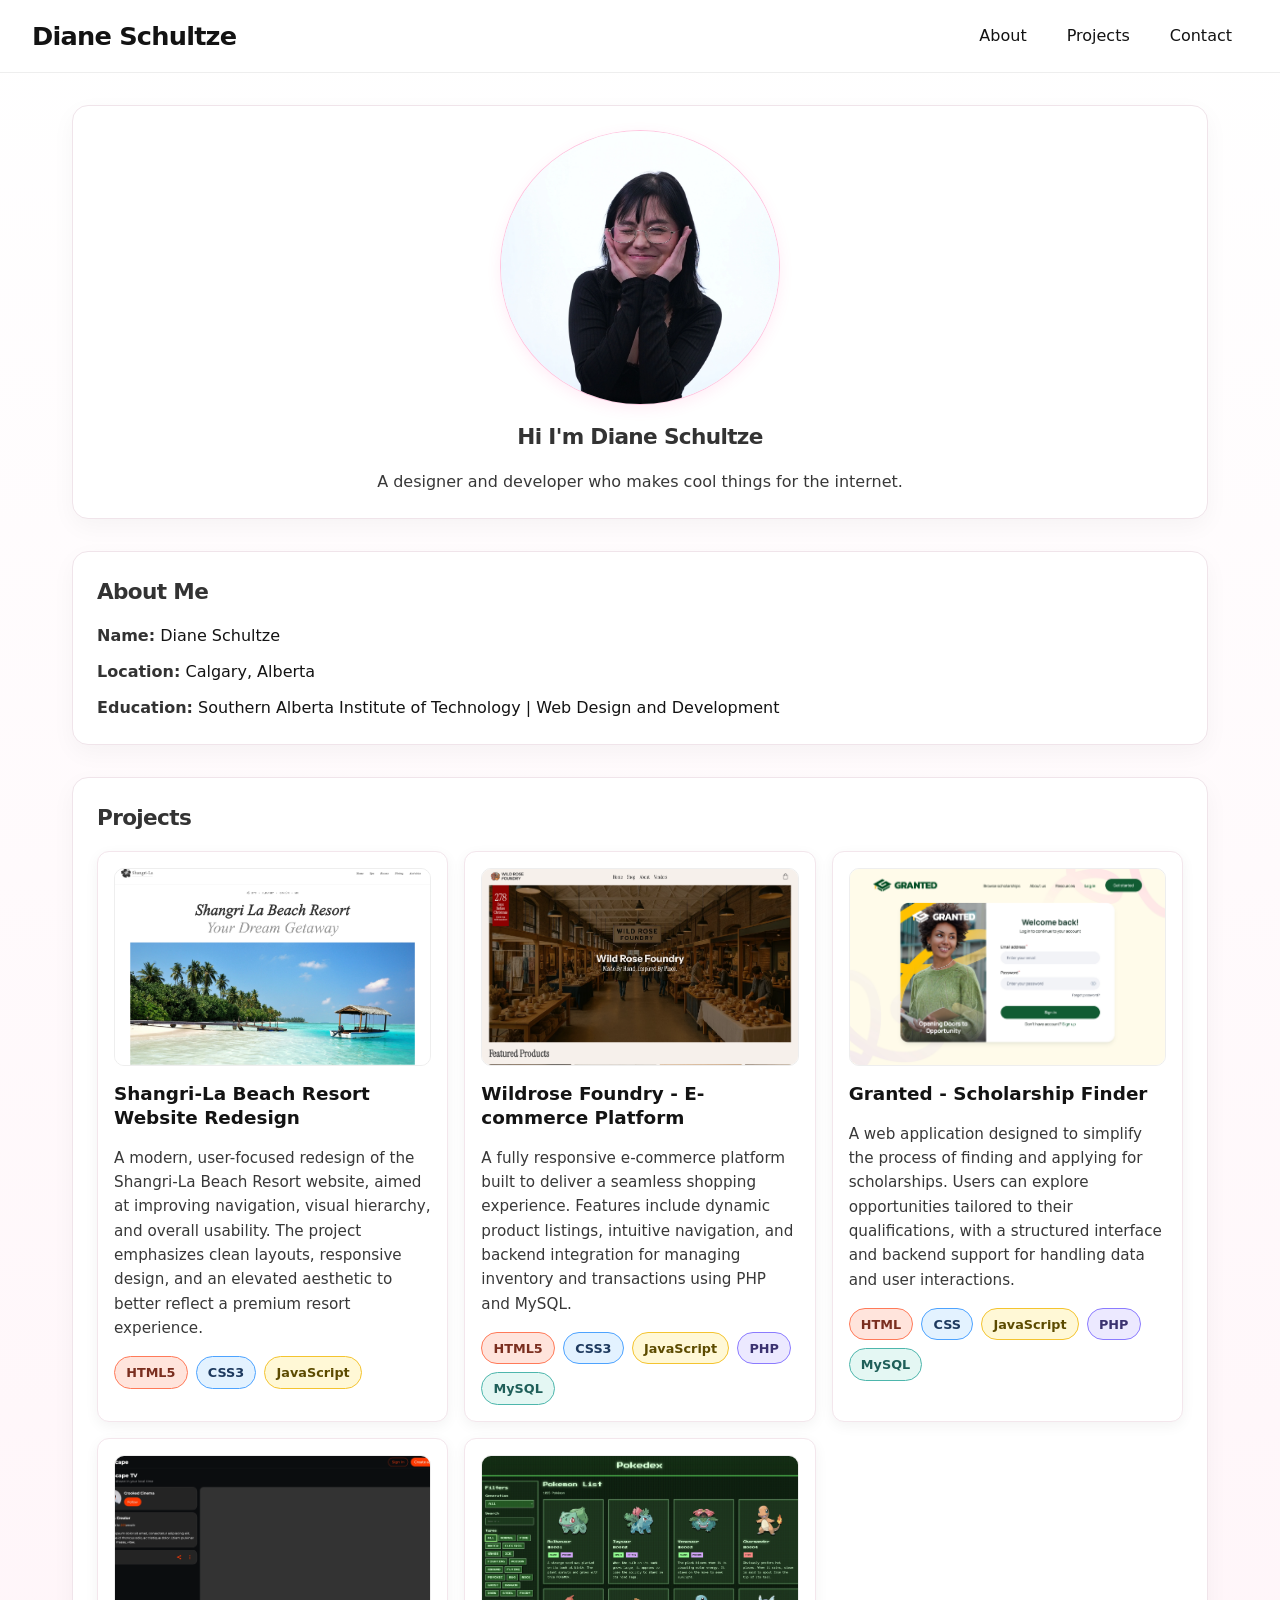
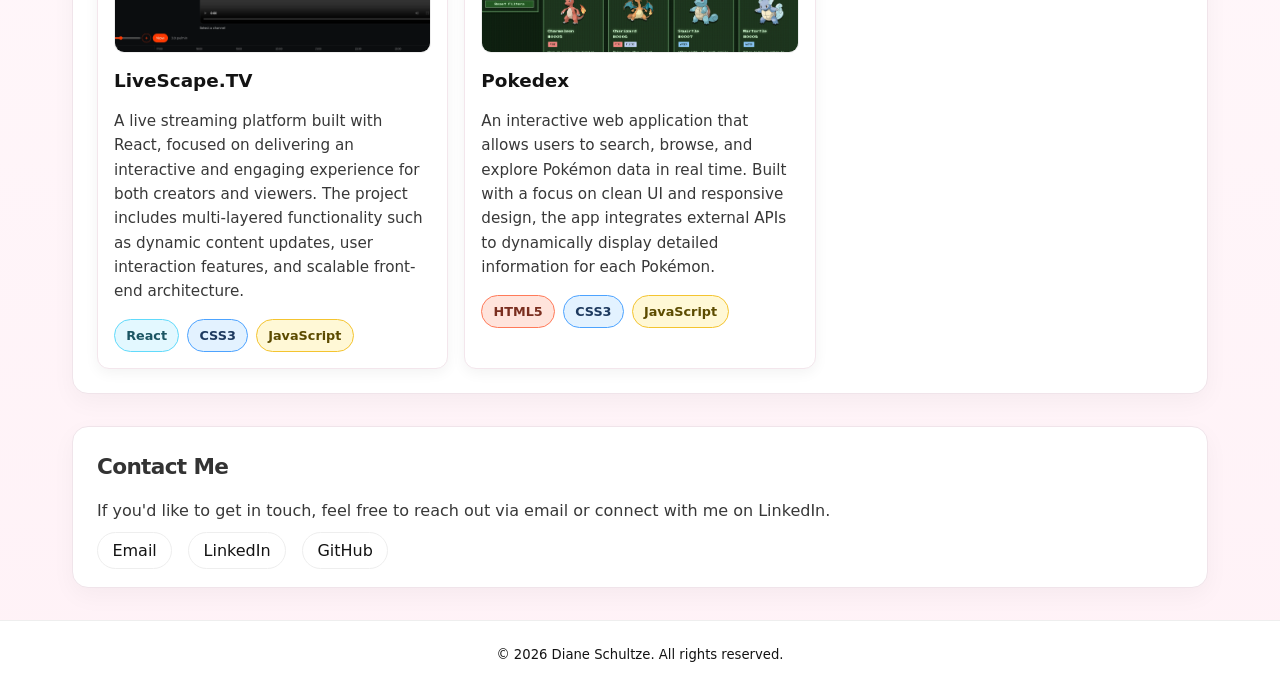
==== index.html @ 20961584 "Add files via upload" ====
<!DOCTYPE html>
<html lang="en">
<head>
    <meta charset="UTF-8">
    <meta name="viewport" content="width=device-width, initial-scale=1.0">
    <title>Diane Schultze | Portfolio</title>
    <link rel="stylesheet" href="styles.css">
</head>
<body>
    <header>
        <a href="/"><h1>Diane Schultze</h1></a>
        <nav>
            <ul>
                <li><a href="#about">About</a></li>
                <li><a href="#projects">Projects</a></li>
                <li><a href="#contact">Contact</a></li>
            </ul>
        </nav>
    </header>

    <main>
        <section id="hero">
            <img src="assets/images/me.webp" alt="Diane Schultze"
            loading="lazy"
            width="280"
            height="280">

            <h2>Hi I'm Diane Schultze</h2>
            <p>A designer and developer who makes cool things for the internet.</p>
        </section>

        <section id="about">
            <h2>About Me</h2>
            <ul>
                <li><span>Name:</span> Diane Schultze</li>
                <li><span>Location:</span> Calgary, Alberta</li>
                <li><span>Education:</span> Southern Alberta Institute of Technology | Web Design and Development</li>
            </ul>
        </section>

        <section id="projects">
            <h2>Projects</h2>
            <ul>
                <li class="project">
                    <img src="assets/images/shangri-la.webp" alt="Project 1" loading="lazy">
                    <h3>Shangri-La Beach Resort Website Redesign</h3>
                    <p>A modern, user-focused redesign of the Shangri-La Beach Resort website, aimed at improving navigation, visual hierarchy, and overall usability. The project emphasizes clean layouts, responsive design, and an elevated aesthetic to better reflect a premium resort experience.</p>
                    <ul>
                        <li class="html">HTML5</li>
                        <li class="css">CSS3</li>
                        <li class="javascript">JavaScript</li>
                    </ul>
                </li>

                <li class="project">
                    <img src="assets/images/wildrose.webp" alt="Project 2" loading="lazy">
                    <h3>Wildrose Foundry - E-commerce Platform</h3>
                    <p>A fully responsive e-commerce platform built to deliver a seamless shopping experience. Features include dynamic product listings, intuitive navigation, and backend integration for managing inventory and transactions using PHP and MySQL.</p>
                    <ul>
                        <li class="html">HTML5</li>
                        <li class="css">CSS3</li>
                        <li class="javascript">JavaScript</li>
                        <li class="php">PHP</li>
                        <li class="mysql">MySQL</li>
                    </ul>
                </li>

                <li class="project">
                    <img src="assets/images/granted.webp" alt="Project 3" loading="lazy">
                    <h3>Granted - Scholarship Finder</h3>
                    <p>A web application designed to simplify the process of finding and applying for scholarships. Users can explore opportunities tailored to their qualifications, with a structured interface and backend support for handling data and user interactions.</p>
                    <ul>
                        <li class="html">HTML</li>
                        <li class="css">CSS</li>
                        <li class="javascript">JavaScript</li>
                        <li class="php">PHP</li>
                        <li class="mysql">MySQL</li>
                    </ul>
                </li>

                <li class="project">
                    <img src="assets/images/livescape.tv.webp" alt="Project 4" loading="lazy">
                    <h3>LiveScape.TV</h3>
                    <p>A live streaming platform built with React, focused on delivering an interactive and engaging experience for both creators and viewers. The project includes multi-layered functionality such as dynamic content updates, user interaction features, and scalable front-end architecture.</p>
                    <ul>
                        <li class="react">React</li>
                        <li class="css">CSS3</li>
                        <li class="javascript">JavaScript</li>
                    </ul>
                </li>

                <li class="project">
                    <img src="/assets/images/pokedex.webp" alt="Project 5" loading="lazy">
                    <h3>Pokedex</h3>
                    <p>An interactive web application that allows users to search, browse, and explore Pokémon data in real time. Built with a focus on clean UI and responsive design, the app integrates external APIs to dynamically display detailed information for each Pokémon.</p>
                    <ul>
                        <li class="html">HTML5</li>
                        <li class="css">CSS3</li>
                        <li class="javascript">JavaScript</li>
                    </ul>
                </li>
            </ul>
            
        </section>

        <section id="contact">
            <h2>Contact Me</h2>
            <p>If you'd like to get in touch, feel free to reach out via email or connect with me on LinkedIn.</p>
            <ul>
                <li><a href="mailto:bydianeschultze@gmail.com">Email</a></li>
                <li><a href="https://www.linkedin.com/in/diane-schultze/">LinkedIn</a></li>
                <li><a href="https://github.com/DianeSchultze">GitHub</a></li>
            </ul>
        </section>

    </main>

    <footer>
        <p>&copy; 2026 Diane Schultze. All rights reserved.</p>
    </footer>
    
</body>
</html>
---- styles.css ----
* {
    margin: 0;
    padding: 0;
    box-sizing: border-box;
}

html {
    scroll-behavior: smooth;
}

body {
    font-family: system-ui, -apple-system, BlinkMacSystemFont, 'Segoe UI', Roboto, Oxygen, Ubuntu, Cantarell, 'Open Sans', 'Helvetica Neue', sans-serif;
    color: #131313;
    background: linear-gradient(180deg, #ffffff 0%, #fff2f7 100%);
    line-height: 1.5;
}

header {
    position: sticky;
    top: 0;
    z-index: 1000;

    display: flex;
    flex-direction: column;
    align-items: center;
    gap: 1rem;

    padding: 1rem 1.25rem;
    background-color: #ffffff;
    border-bottom: 1px solid #eeeeee;
    backdrop-filter: blur(8px);
}

header h1 {
    font-size: 1.5rem;
    letter-spacing: -0.03em;
    text-align: center;
    color: #131313;
    transition: color 0.2s ease;
}

header a {
    text-decoration: none;
    color: inherit;
}

header a h1:hover,
header a h1:focus-visible {
    color: #ff4fa3;
}

nav ul {
    display: flex;
    flex-wrap: wrap;
    justify-content: center;
    gap: 0.5rem;
}

nav ul li {
    list-style: none;
}

nav ul li a {
    display: inline-block;
    text-decoration: none;
    color: #131313;
    padding: 0.5rem 1rem;
    border-radius: 999px;
    transition: background-color 0.2s ease, color 0.2s ease, transform 0.2s ease;
}

nav ul li a:hover,
nav ul li a:focus-visible {
    background-color: #ff4fa3;
    color: #ffffff;
    transform: translateY(-1px);
}

main {
    display: grid;
    grid-template-columns: 1fr;
    gap: 1rem;
    padding: 1rem;
    max-width: 1200px;
    margin: 0 auto;
}

section {
    display: flex;
    flex-direction: column;
    gap: 1rem;
    padding: 1.25rem;

    border: 1px solid #f0e4ea;
    border-radius: 16px;
    background-color: #ffffff;
    box-shadow: 0 8px 24px rgba(0, 0, 0, 0.04);
}

section h2 {
    font-size: 1.35rem;
    letter-spacing: -0.03em;
    color: #333333;
}

section p {
    color: #383838;
}

section:first-of-type {
    align-items: center;
    text-align: center;
}

section:first-of-type img {
    width: 100%;
    max-width: 280px;
    height: auto;
    border-radius: 50%;
    border: 1px solid #ffc6e0;
    box-shadow: 0 4px 14px rgba(255, 79, 163, 0.1);
}

section:nth-of-type(2) ul {
    list-style: none;
    display: flex;
    flex-direction: column;
    gap: 0.75rem;
}

section:nth-of-type(2) span {
    font-weight: 700;
    color: #333333;
}

section:nth-of-type(3) ul {
    list-style: none;
    display: grid;
    grid-template-columns: 1fr;
    gap: 1rem;
    width: 100%;
}

section:nth-of-type(3) .project {
    display: flex;
    flex-direction: column;
    gap: 1rem;

    border: 1px solid #f3e6ec;
    padding: 1rem;
    border-radius: 12px;
    background-color: #ffffff;
    box-shadow: 0 4px 14px rgba(0, 0, 0, 0.05);

    transition: transform 0.2s ease, box-shadow 0.2s ease, border-color 0.2s ease;
}

section:nth-of-type(3) .project:hover {
    transform: translateY(-4px);
    box-shadow: 0 10px 24px rgba(255, 79, 163, 0.12);
    border-color: #ffc6e0;
}

section:nth-of-type(3) .project h3 {
    font-size: 1.1rem;
    line-height: 1.3;
    color: #131313;
}

section:nth-of-type(3) img {
    width: 100%;
    aspect-ratio: 16 / 10;
    object-fit: cover;
    border-radius: 10px;
    border: 1px solid #eeeeee;
    background-color: #ffffff;
}

section:nth-of-type(3) .project p {
    font-size: 0.95rem;
    line-height: 1.6;
    color: #383838;
}

section:nth-of-type(3) .project ul {
    display: flex;
    flex-wrap: wrap;
    gap: 0.5rem;
}

section:nth-of-type(3) .project li {
    padding: 0.35rem 0.7rem;
    font-size: 0.8rem;
    font-weight: 600;
    border-radius: 999px;
    width: fit-content;
}

.html {
    background-color: #ffe4dc;
    border: 1px solid #ff7a59;
    color: #7a2e1f;
}

.css {
    background-color: #e3f2ff;
    border: 1px solid #4da3ff;
    color: #1e3a5f;
}

.javascript {
    background-color: #fff8d6;
    border: 1px solid #f4c430;
    color: #5c4b00;
}

.php {
    background-color: #ece9ff;
    border: 1px solid #8b7bff;
    color: #3b3270;
}

.mysql {
    background-color: #e4f7f3;
    border: 1px solid #4db6ac;
    color: #1f5f59;
}

.react {
    background-color: #e3f8ff;
    border: 1px solid #61dafb;
    color: #1b5563;
}

section:nth-of-type(4) {
    display: flex;
    flex-direction: column;
    gap: 1rem;
}

section:nth-of-type(4) ul {
    display: flex;
    flex-wrap: wrap;
    gap: 1rem;
    list-style: none;
}

section:nth-of-type(4) ul li a {
    color: #131313;
    text-decoration: none;
    padding: 0.5rem 0.9rem;
    border: 1px solid #eeeeee;
    border-radius: 999px;
    background-color: #ffffff;
    transition: background-color 0.2s ease, color 0.2s ease, border-color 0.2s ease;
}

section:nth-of-type(4) ul li a:hover,
section:nth-of-type(4) ul li a:focus-visible {
    background-color: #ff4fa3;
    color: #ffffff;
    border-color: #ff4fa3;
}

footer {
    display: flex;
    justify-content: center;
    align-items: center;
    padding: 1.5rem;
    font-size: 0.825rem;
    background-color: #ffffff;
    color: #131313;
    border-top: 1px solid #eeeeee;
    text-align: center;
}

@media (min-width: 768px) {
    header {
        flex-direction: row;
        justify-content: space-between;
        padding: 1rem 2rem;
    }

    header h1 {
        font-size: clamp(1.5rem, 2vw, 2rem);
        text-align: left;
    }

    nav ul {
        justify-content: flex-start;
    }

    main {
        gap: 2rem;
        padding: 2rem;
    }

    section {
        padding: 1.5rem;
    }

    section:nth-of-type(3) ul {
        grid-template-columns: repeat(auto-fit, minmax(280px, 1fr));
    }

    section:nth-of-type(3) .project h3 {
        font-size: 1.15rem;
    }
}
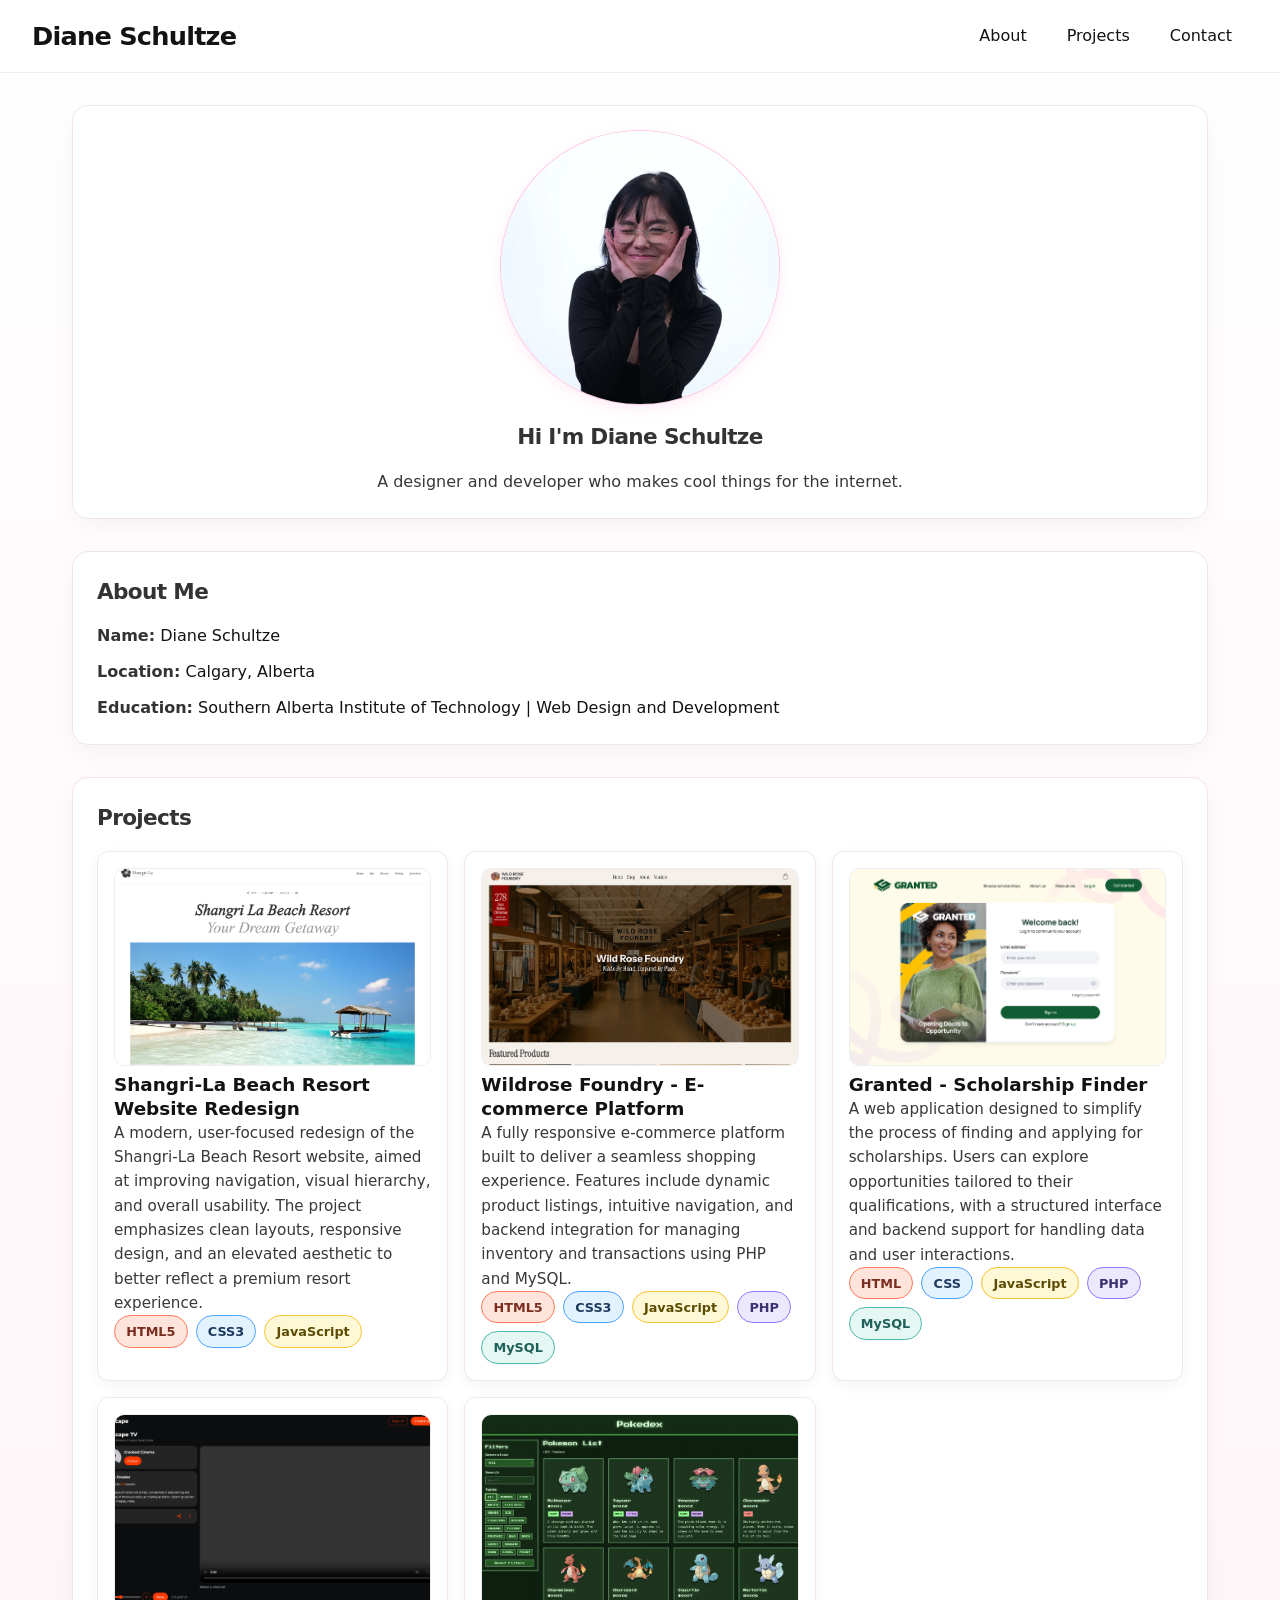
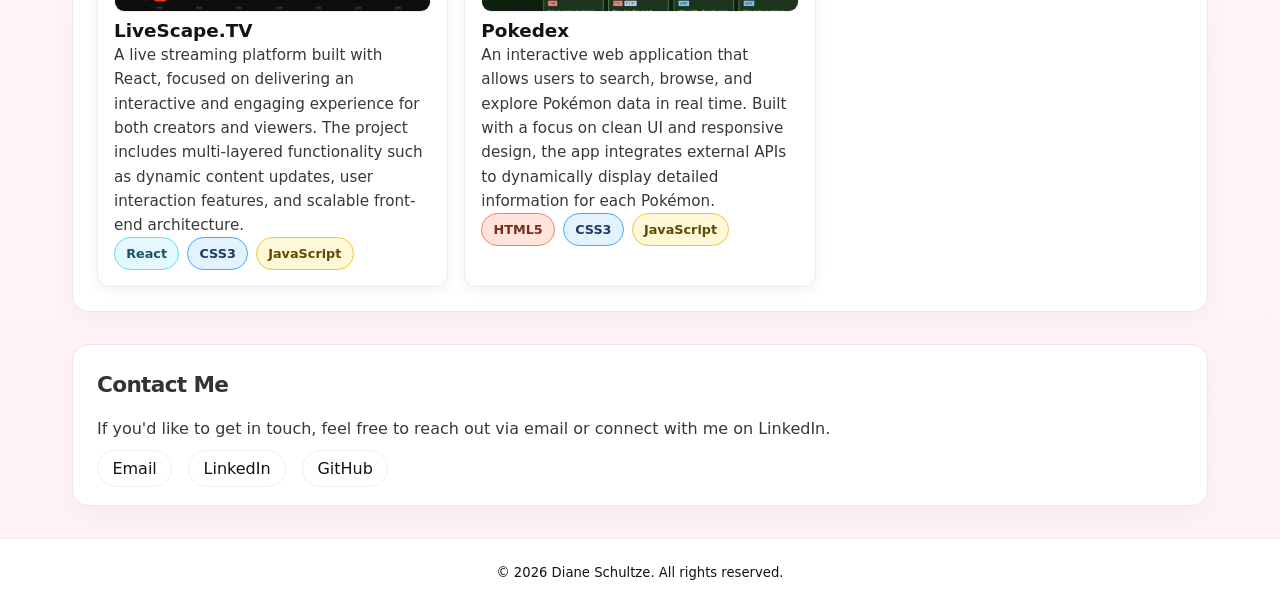
==== commit 11c6a470: "added links and favicon" ====
--- a/index.html
+++ b/index.html
@@ -5,6 +5,7 @@
     <meta name="viewport" content="width=device-width, initial-scale=1.0">
     <title>Diane Schultze | Portfolio</title>
     <link rel="stylesheet" href="styles.css">
+    <link rel="icon" type="image/x-icon" href="assets/images/favicon.svg">
 </head>
 <body>
     <header>
@@ -42,6 +43,7 @@
             <h2>Projects</h2>
             <ul>
                 <li class="project">
+                    <a href="https://dianeschultze.github.io/Shangri-La-Redesign/" target="_blank" rel="noopener noreferrer">
                     <img src="assets/images/shangri-la.webp" alt="Project 1" loading="lazy">
                     <h3>Shangri-La Beach Resort Website Redesign</h3>
                     <p>A modern, user-focused redesign of the Shangri-La Beach Resort website, aimed at improving navigation, visual hierarchy, and overall usability. The project emphasizes clean layouts, responsive design, and an elevated aesthetic to better reflect a premium resort experience.</p>
@@ -50,9 +52,12 @@
                         <li class="css">CSS3</li>
                         <li class="javascript">JavaScript</li>
                     </ul>
+                    </a>
                 </li>
+        
 
                 <li class="project">
+                    <a href="https://dev.interactivedesign.ca/~dschultze/cprg310/final/" target="_blank" rel="noopener noreferrer">
                     <img src="assets/images/wildrose.webp" alt="Project 2" loading="lazy">
                     <h3>Wildrose Foundry - E-commerce Platform</h3>
                     <p>A fully responsive e-commerce platform built to deliver a seamless shopping experience. Features include dynamic product listings, intuitive navigation, and backend integration for managing inventory and transactions using PHP and MySQL.</p>
@@ -63,9 +68,11 @@
                         <li class="php">PHP</li>
                         <li class="mysql">MySQL</li>
                     </ul>
+                    </a>
                 </li>
 
                 <li class="project">
+                    <a href="https://dev.interactivedesign.ca/~minocentes/grantedv3/" target="_blank" rel="noopener noreferrer">
                     <img src="assets/images/granted.webp" alt="Project 3" loading="lazy">
                     <h3>Granted - Scholarship Finder</h3>
                     <p>A web application designed to simplify the process of finding and applying for scholarships. Users can explore opportunities tailored to their qualifications, with a structured interface and backend support for handling data and user interactions.</p>
@@ -76,9 +83,11 @@
                         <li class="php">PHP</li>
                         <li class="mysql">MySQL</li>
                     </ul>
+                    </a>
                 </li>
 
                 <li class="project">
+                    <a href="https://livescape.tv/" target="_blank" rel="noopener noreferrer">
                     <img src="assets/images/livescape.tv.webp" alt="Project 4" loading="lazy">
                     <h3>LiveScape.TV</h3>
                     <p>A live streaming platform built with React, focused on delivering an interactive and engaging experience for both creators and viewers. The project includes multi-layered functionality such as dynamic content updates, user interaction features, and scalable front-end architecture.</p>
@@ -87,9 +96,11 @@
                         <li class="css">CSS3</li>
                         <li class="javascript">JavaScript</li>
                     </ul>
+                    </a>
                 </li>
 
                 <li class="project">
+                    <a href="https://dianeschultze.github.io/pokedex/" target="_blank" rel="noopener noreferrer">
                     <img src="/assets/images/pokedex.webp" alt="Project 5" loading="lazy">
                     <h3>Pokedex</h3>
                     <p>An interactive web application that allows users to search, browse, and explore Pokémon data in real time. Built with a focus on clean UI and responsive design, the app integrates external APIs to dynamically display detailed information for each Pokémon.</p>
@@ -98,6 +109,7 @@
                         <li class="css">CSS3</li>
                         <li class="javascript">JavaScript</li>
                     </ul>
+                    </a>
                 </li>
             </ul>
             
--- a/styles.css
+++ b/styles.css
@@ -161,6 +161,11 @@
     border-color: #ffc6e0;
 }
 
+section:nth-of-type(3) .project a {
+    text-decoration: none;
+    color: inherit;
+}
+
 section:nth-of-type(3) .project h3 {
     font-size: 1.1rem;
     line-height: 1.3;
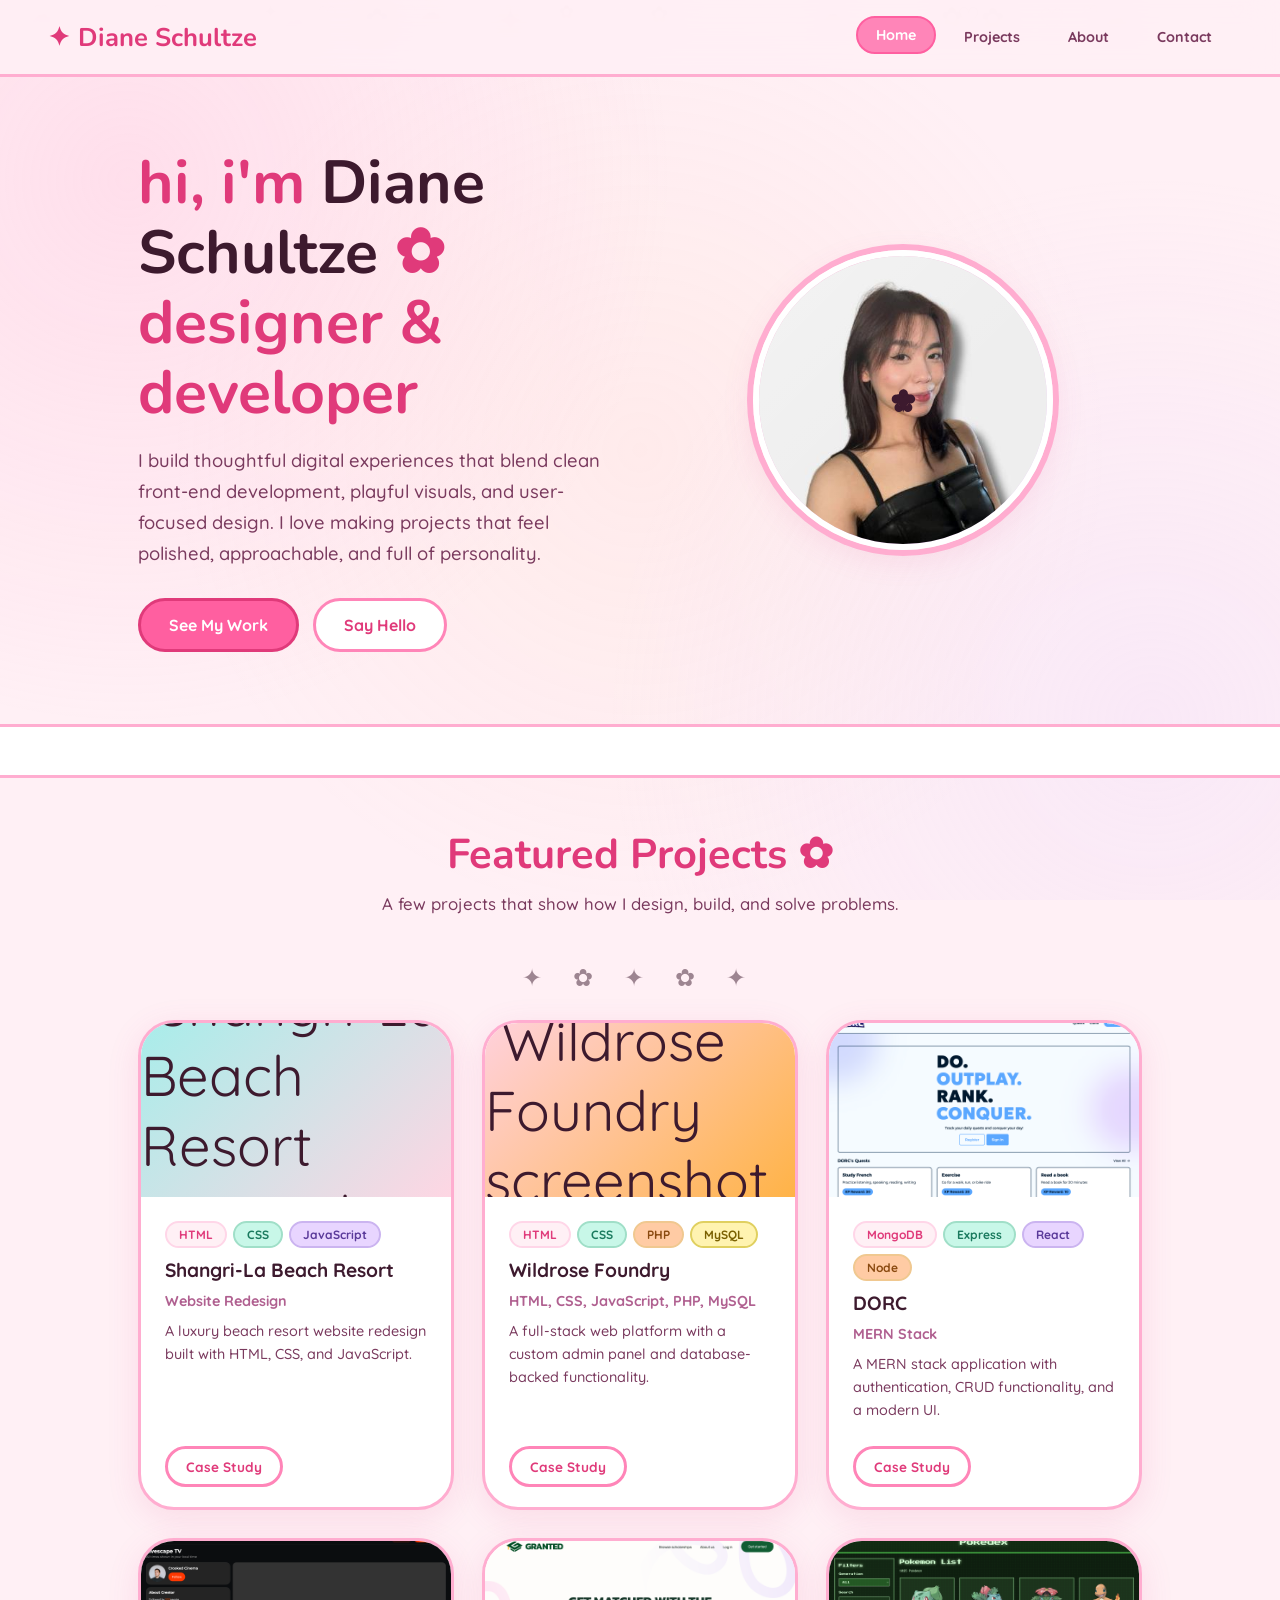
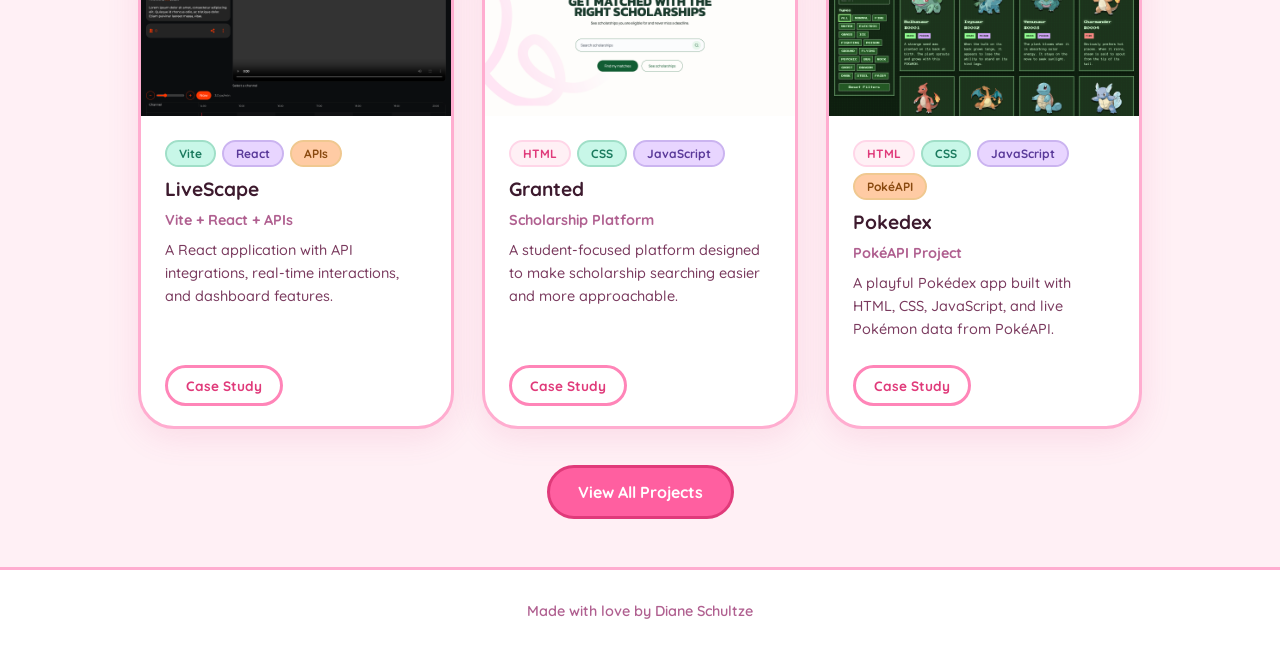
==== commit 239641b5: "Add files via upload" ====
--- a/index.html
+++ b/index.html
@@ -1,135 +1,71 @@
 <!DOCTYPE html>
 <html lang="en">
 <head>
-    <meta charset="UTF-8">
-    <meta name="viewport" content="width=device-width, initial-scale=1.0">
-    <title>Diane Schultze | Portfolio</title>
-    <link rel="stylesheet" href="styles.css">
-    <link rel="icon" type="image/x-icon" href="assets/images/favicon.svg">
+  <meta charset="UTF-8">
+  <meta name="viewport" content="width=device-width, initial-scale=1.0">
+  <title>Diane Schultze | Portfolio</title>
+  <link rel="stylesheet" href="styles/main.css">
 </head>
 <body>
-    <header>
-        <a href="/"><h1>Diane Schultze</h1></a>
-        <nav>
-            <ul>
-                <li><a href="#about">About</a></li>
-                <li><a href="#projects">Projects</a></li>
-                <li><a href="#contact">Contact</a></li>
-            </ul>
-        </nav>
-    </header>
+  <div class="floaties" id="floaties"></div>
 
-    <main>
-        <section id="hero">
-            <img src="assets/images/me.webp" alt="Diane Schultze"
-            loading="lazy"
-            width="280"
-            height="280">
+  <nav>
+    <a class="nav-logo" href="index.html"><span>✦</span> Diane Schultze</a>
+    <div class="nav-links">
+      <a href="index.html" class="active">Home</a>
+      <a href="projects.html">Projects</a>
+      <a href="about.html">About</a>
+      <a href="contact.html">Contact</a>
+    </div>
+  </nav>
 
-            <h2>Hi I'm Diane Schultze</h2>
-            <p>A designer and developer who makes cool things for the internet.</p>
-        </section>
+  <main>
+    <section class="hero">
+      <div class="hero-text fade-in">
+        <h1>hi, i'm <em>Diane Schultze</em> ✿<br>designer & developer</h1>
+        <p>I build thoughtful digital experiences that blend clean front-end development, playful visuals, and user-focused design. I love making projects that feel polished, approachable, and full of personality.</p>
+        <div class="hero-btns">
+          <a class="btn btn-primary" href="projects.html">See My Work</a>
+          <a class="btn btn-outline" href="contact.html">Say Hello</a>
+        </div>
+      </div>
 
-        <section id="about">
-            <h2>About Me</h2>
-            <ul>
-                <li><span>Name:</span> Diane Schultze</li>
-                <li><span>Location:</span> Calgary, Alberta</li>
-                <li><span>Education:</span> Southern Alberta Institute of Technology | Web Design and Development</li>
-            </ul>
-        </section>
+      <div class="hero-image fade-in">
+        <div class="avatar-frame">
+            <img src="assets/me/profile.jpeg" alt="">
+        </div>
+        <span class="hero-deco">✦</span>
+        <span class="hero-deco">✿</span>
+        <span class="hero-deco">♥</span>
+      </div>
+    </section>
 
-        <section id="projects">
-            <h2>Projects</h2>
-            <ul>
-                <li class="project">
-                    <a href="https://dianeschultze.github.io/Shangri-La-Redesign/" target="_blank" rel="noopener noreferrer">
-                    <img src="assets/images/shangri-la.webp" alt="Project 1" loading="lazy">
-                    <h3>Shangri-La Beach Resort Website Redesign</h3>
-                    <p>A modern, user-focused redesign of the Shangri-La Beach Resort website, aimed at improving navigation, visual hierarchy, and overall usability. The project emphasizes clean layouts, responsive design, and an elevated aesthetic to better reflect a premium resort experience.</p>
-                    <ul>
-                        <li class="html">HTML5</li>
-                        <li class="css">CSS3</li>
-                        <li class="javascript">JavaScript</li>
-                    </ul>
-                    </a>
-                </li>
-        
+    <section class="stats-strip">
 
-                <li class="project">
-                    <a href="https://dev.interactivedesign.ca/~dschultze/cprg310/final/" target="_blank" rel="noopener noreferrer">
-                    <img src="assets/images/wildrose.webp" alt="Project 2" loading="lazy">
-                    <h3>Wildrose Foundry - E-commerce Platform</h3>
-                    <p>A fully responsive e-commerce platform built to deliver a seamless shopping experience. Features include dynamic product listings, intuitive navigation, and backend integration for managing inventory and transactions using PHP and MySQL.</p>
-                    <ul>
-                        <li class="html">HTML5</li>
-                        <li class="css">CSS3</li>
-                        <li class="javascript">JavaScript</li>
-                        <li class="php">PHP</li>
-                        <li class="mysql">MySQL</li>
-                    </ul>
-                    </a>
-                </li>
+    </section>
 
-                <li class="project">
-                    <a href="https://dev.interactivedesign.ca/~minocentes/grantedv3/" target="_blank" rel="noopener noreferrer">
-                    <img src="assets/images/granted.webp" alt="Project 3" loading="lazy">
-                    <h3>Granted - Scholarship Finder</h3>
-                    <p>A web application designed to simplify the process of finding and applying for scholarships. Users can explore opportunities tailored to their qualifications, with a structured interface and backend support for handling data and user interactions.</p>
-                    <ul>
-                        <li class="html">HTML</li>
-                        <li class="css">CSS</li>
-                        <li class="javascript">JavaScript</li>
-                        <li class="php">PHP</li>
-                        <li class="mysql">MySQL</li>
-                    </ul>
-                    </a>
-                </li>
+    <section class="section">
+      <div class="section-header">
+        <h2>Featured Projects ✿</h2>
+        <p>A few projects that show how I design, build, and solve problems.</p>
+      </div>
 
-                <li class="project">
-                    <a href="https://livescape.tv/" target="_blank" rel="noopener noreferrer">
-                    <img src="assets/images/livescape.tv.webp" alt="Project 4" loading="lazy">
-                    <h3>LiveScape.TV</h3>
-                    <p>A live streaming platform built with React, focused on delivering an interactive and engaging experience for both creators and viewers. The project includes multi-layered functionality such as dynamic content updates, user interaction features, and scalable front-end architecture.</p>
-                    <ul>
-                        <li class="react">React</li>
-                        <li class="css">CSS3</li>
-                        <li class="javascript">JavaScript</li>
-                    </ul>
-                    </a>
-                </li>
+      <div class="kawaii-divider">✦ ✿ ✦ ✿ ✦</div>
+      <br>
 
-                <li class="project">
-                    <a href="https://dianeschultze.github.io/pokedex/" target="_blank" rel="noopener noreferrer">
-                    <img src="/assets/images/pokedex.webp" alt="Project 5" loading="lazy">
-                    <h3>Pokedex</h3>
-                    <p>An interactive web application that allows users to search, browse, and explore Pokémon data in real time. Built with a focus on clean UI and responsive design, the app integrates external APIs to dynamically display detailed information for each Pokémon.</p>
-                    <ul>
-                        <li class="html">HTML5</li>
-                        <li class="css">CSS3</li>
-                        <li class="javascript">JavaScript</li>
-                    </ul>
-                    </a>
-                </li>
-            </ul>
-            
-        </section>
+      <div class="projects-grid stagger" id="homeProjectGrid"></div>
 
-        <section id="contact">
-            <h2>Contact Me</h2>
-            <p>If you'd like to get in touch, feel free to reach out via email or connect with me on LinkedIn.</p>
-            <ul>
-                <li><a href="mailto:bydianeschultze@gmail.com">Email</a></li>
-                <li><a href="https://www.linkedin.com/in/diane-schultze/">LinkedIn</a></li>
-                <li><a href="https://github.com/DianeSchultze">GitHub</a></li>
-            </ul>
-        </section>
+      <div style="text-align:center;margin-top:36px;">
+        <a class="btn btn-primary" href="projects.html">View All Projects</a>
+      </div>
+    </section>
+  </main>
 
-    </main>
+  <footer>
+    <p>Made with love by Diane Schultze</p>
+  </footer>
 
-    <footer>
-        <p>&copy; 2026 Diane Schultze. All rights reserved.</p>
-    </footer>
-    
+
+  <script src="scripts/main.js"></script>
 </body>
 </html>
--- a/styles/main.css
+++ b/styles/main.css
@@ -0,0 +1,895 @@
+@import url('https://fonts.googleapis.com/css2?family=Nunito:ital,wght@0,200..1000;1,200..1000&family=Quicksand:wght@300..700&display=swap');
+
+:root {
+  --pink-100: #fff0f5;
+  --pink-200: #ffd6e8;
+  --pink-300: #ffadd0;
+  --pink-400: #ff85b8;
+  --pink-500: #ff5fa0;
+  --pink-600: #e03a7a;
+  --peach: #ffcba4;
+  --lavender: #e8d5ff;
+  --mint: #c8f7e8;
+  --yellow: #fff3b0;
+  --white: #fffafc;
+  --text-dark: #3d1a2e;
+  --text-mid: #7a3a5e;
+  --text-light: #b06090;
+  --card-shadow: 0 8px 32px rgba(220, 80, 140, 0.13);
+  --border-cute: 3px solid var(--pink-300);
+  --radius: 24px;
+  --radius-lg: 36px;
+  --pad: 48px;
+  --container-width: 1100px;
+}
+
+* {
+  box-sizing: border-box;
+  margin: 0;
+  padding: 0;
+}
+
+html {
+  scroll-behavior: smooth;
+}
+
+body {
+  font-family: 'Quicksand', sans-serif;
+  background: var(--pink-100);
+  color: var(--text-dark);
+  min-height: 100vh;
+  overflow-x: hidden;
+  position: relative;
+}
+
+body::before {
+  content: '';
+  position: fixed;
+  inset: 0;
+  background:
+    radial-gradient(circle at 10% 20%, rgba(255, 173, 208, 0.25) 0%, transparent 40%),
+    radial-gradient(circle at 90% 80%, rgba(232, 213, 255, 0.25) 0%, transparent 40%),
+    radial-gradient(circle at 50% 50%, rgba(255, 203, 164, 0.12) 0%, transparent 60%);
+  pointer-events: none;
+  z-index: 0;
+}
+
+img {
+  max-width: 100%;
+  display: block;
+}
+
+a {
+  color: inherit;
+}
+
+.container {
+  width: min(100%, calc(var(--container-width) + (var(--pad) * 2)));
+  margin: 0 auto;
+  padding-inline: var(--pad);
+  position: relative;
+  z-index: 1;
+}
+
+.floaties {
+  position: fixed;
+  inset: 0;
+  pointer-events: none;
+  z-index: 0;
+  overflow: hidden;
+}
+
+.floaty {
+  position: absolute;
+  font-size: 1.5rem;
+  opacity: 0.18;
+  animation: floatUp linear infinite;
+}
+
+@keyframes floatUp {
+  0% {
+    transform: translateY(110vh) rotate(0deg);
+    opacity: 0;
+  }
+  10% {
+    opacity: 0.18;
+  }
+  90% {
+    opacity: 0.18;
+  }
+  100% {
+    transform: translateY(-10vh) rotate(360deg);
+    opacity: 0;
+  }
+}
+
+nav {
+  position: sticky;
+  top: 0;
+  z-index: 100;
+  background: rgba(255, 240, 245, 0.88);
+  backdrop-filter: blur(16px);
+  border-bottom: 3px solid var(--pink-300);
+  padding: 18px var(--pad);
+  display: flex;
+  align-items: center;
+  justify-content: space-between;
+  gap: 16px;
+  flex-wrap: wrap;
+}
+
+.nav-logo {
+  font-family: 'nunito', cursive;
+  font-weight: 700;
+  font-size: 1.6rem;
+  color: var(--pink-600);
+  text-decoration: none;
+  display: flex;
+  align-items: center;
+  gap: 8px;
+}
+
+.nav-logo span {
+  animation: wiggle 2s ease-in-out infinite;
+  display: inline-block;
+}
+
+@keyframes wiggle {
+  0%, 100% {
+    transform: rotate(-8deg);
+  }
+  50% {
+    transform: rotate(8deg);
+  }
+}
+
+.nav-links {
+  display: flex;
+  gap: 8px;
+  flex-wrap: wrap;
+}
+
+.nav-links a {
+  font-weight: 700;
+  font-size: 0.9rem;
+  text-decoration: none;
+  padding: 8px 18px;
+  border-radius: 999px;
+  color: var(--text-mid);
+  border: 2px solid transparent;
+  transition: all 0.2s;
+}
+
+.nav-links a:hover,
+.nav-links a.active {
+  background: var(--pink-400);
+  color: white;
+  border-color: var(--pink-500);
+  transform: translateY(-2px);
+}
+
+.hero {
+  padding: calc(var(--pad) * 1.5) var(--pad);
+  display: grid;
+  grid-template-columns: 1fr 1fr;
+  gap: 48px;
+  align-items: center;
+  max-width: 1100px;
+  margin: 0 auto;
+  position: relative;
+  z-index: 1;
+}
+
+.hero-text h1 {
+  font-family: 'nunito', sans-serif;
+  font-size: clamp(2.2rem, 5vw, 3.8rem);
+  color: var(--pink-600);
+  line-height: 1.15;
+  margin-bottom: 16px;
+}
+
+.hero-text h1 em {
+  color: var(--text-dark);
+  font-style: normal;
+}
+
+.hero-text p {
+  font-size: 1.15rem;
+  color: var(--text-mid);
+  line-height: 1.7;
+  margin-bottom: 28px;
+  font-weight: 500;
+}
+
+.hero-btns {
+  display: flex;
+  gap: 14px;
+  flex-wrap: wrap;
+}
+
+.btn {
+  display: inline-flex;
+  align-items: center;
+  gap: 8px;
+  padding: 14px 28px;
+  border-radius: 999px;
+  font-family: 'Quicksand', sans-serif;
+  font-weight: 700;
+  font-size: 1rem;
+  text-decoration: none;
+  border: 3px solid;
+  cursor: pointer;
+  transition: all 0.2s;
+  white-space: nowrap;
+}
+
+.btn-primary {
+  background: var(--pink-500);
+  color: white;
+  border-color: var(--pink-600);
+}
+
+.btn-primary:hover {
+  background: var(--pink-600);
+  transform: translateY(-3px);
+  box-shadow: 0 8px 20px rgba(220, 80, 140, 0.3);
+}
+
+.btn-outline {
+  background: white;
+  color: var(--pink-600);
+  border-color: var(--pink-400);
+}
+
+.btn-outline:hover {
+  background: var(--pink-200);
+  transform: translateY(-3px);
+}
+
+.btn-sm {
+  padding: 9px 18px;
+  font-size: 0.85rem;
+}
+
+.hero-image {
+  display: flex;
+  justify-content: center;
+  align-items: center;
+  position: relative;
+}
+
+.avatar-frame {
+  width: 300px;
+  height: 300px;
+  border-radius: 50%;
+  background: linear-gradient(135deg, var(--pink-300), var(--lavender));
+  border: 6px solid white;
+  box-shadow: 0 0 0 6px var(--pink-300), var(--card-shadow);
+  display: flex;
+  align-items: center;
+  justify-content: center;
+  font-size: 7rem;
+  position: relative;
+  overflow: hidden;
+}
+
+.avatar-frame::after {
+  content: '';
+  position: absolute;
+  inset: 0;
+  background: linear-gradient(135deg, rgba(255, 255, 255, 0.3) 0%, transparent 60%);
+}
+
+.hero-deco {
+  position: absolute;
+  font-size: 2rem;
+  animation: orbit 6s linear infinite;
+}
+
+.hero-deco:nth-child(2) {
+  animation-delay: -2s;
+}
+
+.hero-deco:nth-child(3) {
+  animation-delay: -4s;
+}
+
+@keyframes orbit {
+  0% {
+    transform: rotate(0deg) translateX(160px) rotate(0deg);
+  }
+  100% {
+    transform: rotate(360deg) translateX(160px) rotate(-360deg);
+  }
+}
+
+.stats-strip {
+  background: white;
+  border-top: var(--border-cute);
+  border-bottom: var(--border-cute);
+  padding: 24px var(--pad);
+  display: flex;
+  justify-content: center;
+  gap: 48px;
+  flex-wrap: wrap;
+  position: relative;
+  z-index: 1;
+}
+
+.section {
+  padding: var(--pad);
+  max-width: 1100px;
+  margin: 0 auto;
+  position: relative;
+  z-index: 1;
+}
+
+.section-header {
+  text-align: center;
+  margin-bottom: 40px;
+}
+
+.section-header h2 {
+  font-family: 'nunito', sans-serif;
+  font-size: clamp(1.8rem, 4vw, 2.6rem);
+  color: var(--pink-600);
+  margin-bottom: 10px;
+}
+
+.section-header p {
+  color: var(--text-mid);
+  font-size: 1.05rem;
+  font-weight: 500;
+}
+
+.kawaii-divider {
+  text-align: center;
+  font-size: 1.5rem;
+  padding: 8px 0;
+  opacity: 0.5;
+  letter-spacing: 12px;
+}
+
+.projects-grid {
+  display: grid;
+  grid-template-columns: repeat(auto-fill, minmax(300px, 1fr));
+  gap: 28px;
+}
+
+.project-card {
+  background: white;
+  border-radius: var(--radius-lg);
+  border: var(--border-cute);
+  overflow: hidden;
+  box-shadow: var(--card-shadow);
+  transition: transform 0.25s, box-shadow 0.25s;
+  display: flex;
+  flex-direction: column;
+  text-decoration: none;
+}
+
+.project-card:hover {
+  transform: translateY(-8px);
+  box-shadow: 0 16px 48px rgba(220, 80, 140, 0.22);
+}
+
+.card-img {
+  width: 100%;
+  aspect-ratio: 16 / 9;
+  position: relative;
+  overflow: hidden;
+  display: flex;
+  align-items: center;
+  justify-content: center;
+  font-size: 3.5rem;
+}
+
+.card-img-placeholder {
+  width: 100%;
+  height: 100%;
+  display: flex;
+  align-items: center;
+  justify-content: center;
+  flex-direction: column;
+  gap: 8px;
+}
+
+.card-img-label {
+  font-size: 0.7rem;
+  font-weight: 700;
+  text-transform: uppercase;
+  letter-spacing: 1px;
+  opacity: 0.7;
+}
+
+.card-body {
+  padding: 24px;
+  flex: 1;
+  display: flex;
+  flex-direction: column;
+  gap: 10px;
+}
+
+.card-tags {
+  display: flex;
+  gap: 6px;
+  flex-wrap: wrap;
+}
+
+.tag {
+  padding: 4px 12px;
+  border-radius: 999px;
+  font-size: 0.75rem;
+  font-weight: 700;
+  background: var(--pink-100);
+  color: var(--pink-600);
+  border: 2px solid var(--pink-200);
+}
+
+.tag.teal {
+  background: var(--mint);
+  color: #1a7a5e;
+  border-color: #a0dfc8;
+}
+
+.tag.lav {
+  background: var(--lavender);
+  color: #5a3a9a;
+  border-color: #cbb4f0;
+}
+
+.tag.peach {
+  background: var(--peach);
+  color: #8a4a10;
+  border-color: #f0c890;
+}
+
+.tag.yel {
+  background: var(--yellow);
+  color: #7a6000;
+  border-color: #e0d060;
+}
+
+.card-title {
+  font-size: 1.2rem;
+  font-weight: 800;
+  color: var(--text-dark);
+}
+
+.card-subtitle {
+  font-size: 0.9rem;
+  color: var(--text-light);
+  font-weight: 700;
+}
+
+.card-desc {
+  font-size: 0.9rem;
+  color: var(--text-mid);
+  line-height: 1.6;
+  font-weight: 500;
+  flex: 1;
+}
+
+.card-footer {
+  display: flex;
+  gap: 8px;
+  padding: 0 24px 20px;
+  flex-wrap: wrap;
+}
+
+.about-grid {
+  display: grid;
+  grid-template-columns: 1fr 1.6fr;
+  gap: 48px;
+  align-items: start;
+}
+
+.about-avatar {
+  width: 100%;
+  aspect-ratio: 1;
+  max-width: 340px;
+  margin: 0 auto;
+  border-radius: var(--radius-lg);
+  background: linear-gradient(135deg, var(--pink-200), var(--lavender));
+  border: var(--border-cute);
+  box-shadow: var(--card-shadow);
+  display: flex;
+  align-items: center;
+  justify-content: center;
+  font-size: 6rem;
+  flex-direction: column;
+  gap: 12px;
+}
+
+.about-avatar span {
+  font-family: 'Quicksand', sans-serif;
+  font-size: 0.9rem;
+  font-weight: 700;
+  color: var(--text-mid);
+}
+
+.about-content h2 {
+  font-family: 'Nunito', sans-serif;
+  font-size: 2.2rem;
+  color: var(--pink-600);
+  margin-bottom: 16px;
+}
+
+.about-content p {
+  color: var(--text-mid);
+  line-height: 1.75;
+  font-size: 1rem;
+  font-weight: 500;
+  margin-bottom: 16px;
+}
+
+.skills-grid {
+  display: grid;
+  grid-template-columns: 1fr 1fr;
+  gap: 12px;
+  margin-top: 24px;
+}
+
+.skill-pill {
+  background: white;
+  border: var(--border-cute);
+  border-radius: var(--radius);
+  padding: 12px 18px;
+  font-weight: 700;
+  font-size: 0.9rem;
+  color: var(--text-mid);
+  display: flex;
+  align-items: center;
+  gap: 8px;
+  box-shadow: var(--card-shadow);
+}
+
+.contact-grid {
+  display: grid;
+  grid-template-columns: 1fr 1fr;
+  gap: 40px;
+  align-items: start;
+}
+
+.contact-card {
+  background: white;
+  border-radius: var(--radius-lg);
+  border: var(--border-cute);
+  padding: var(--pad);
+  box-shadow: var(--card-shadow);
+}
+
+.contact-card h3 {
+  font-family: 'Nunito', sans-serif;
+  font-size: 1.6rem;
+  color: var(--pink-600);
+  margin-bottom: 20px;
+}
+
+.contact-links {
+  display: flex;
+  flex-direction: column;
+  gap: 12px;
+}
+
+.contact-link {
+  display: flex;
+  align-items: center;
+  gap: 14px;
+  padding: 16px 20px;
+  border-radius: var(--radius);
+  background: var(--pink-100);
+  border: 2px solid var(--pink-200);
+  text-decoration: none;
+  color: var(--text-mid);
+  font-weight: 700;
+  transition: all 0.2s;
+}
+
+.contact-link:hover {
+  background: var(--pink-200);
+  transform: translateX(6px);
+}
+
+.contact-icon {
+  font-size: 1.5rem;
+}
+
+.contact-form {
+  display: flex;
+  flex-direction: column;
+  gap: 16px;
+}
+
+.form-group {
+  display: flex;
+  flex-direction: column;
+  gap: 6px;
+}
+
+.form-group label {
+  font-weight: 700;
+  font-size: 0.9rem;
+  color: var(--text-mid);
+}
+
+.form-group input,
+.form-group textarea {
+  padding: 14px 18px;
+  border-radius: var(--radius);
+  border: 3px solid var(--pink-200);
+  font-family: 'Quicksand', sans-serif;
+  font-size: 0.95rem;
+  background: var(--pink-100);
+  color: var(--text-dark);
+  outline: none;
+  transition: border-color 0.2s;
+  resize: vertical;
+}
+
+.form-group input:focus,
+.form-group textarea:focus {
+  border-color: var(--pink-400);
+}
+
+.form-group textarea {
+  min-height: 120px;
+}
+
+.case-hero-wrap {
+  margin-bottom: 40px;
+  position: relative;
+  z-index: 1;
+}
+
+.case-hero {
+  padding: var(--pad);
+  border-radius: var(--radius-lg);
+  border: var(--border-cute);
+  position: relative;
+  overflow: hidden;
+}
+
+.case-hero h1 {
+  font-family: 'Nunito', cursive;
+  font-size: clamp(1.8rem, 4vw, 2.8rem);
+  color: var(--pink-600);
+  margin-bottom: 12px;
+}
+
+.case-hero .subtitle {
+  font-size: 1.1rem;
+  color: var(--text-mid);
+  font-weight: 600;
+  margin-bottom: 20px;
+}
+
+.case-tags {
+  display: flex;
+  gap: 8px;
+  flex-wrap: wrap;
+  margin-bottom: 24px;
+}
+
+.case-links {
+  display: flex;
+  gap: 12px;
+  flex-wrap: wrap;
+}
+
+.case-mockup {
+  margin-bottom: 40px;
+  position: relative;
+  z-index: 1;
+}
+
+.mockup-img {
+  width: 100%;
+  aspect-ratio: 16 / 7;
+  border-radius: var(--radius-lg);
+  border: var(--border-cute);
+  display: flex;
+  align-items: center;
+  justify-content: center;
+  font-size: 5rem;
+  flex-direction: column;
+  gap: 16px;
+  box-shadow: var(--card-shadow);
+  text-align: center;
+  padding: 24px;
+}
+
+.mockup-label {
+  font-family: 'Quicksand', sans-serif;
+  font-size: 1.1rem;
+  font-weight: 700;
+  opacity: 0.65;
+}
+
+.case-content {
+  padding-bottom: var(--pad);
+  position: relative;
+  z-index: 1;
+}
+
+.case-grid {
+  display: grid;
+  grid-template-columns: 1fr 1fr;
+  gap: 28px;
+  margin-bottom: 32px;
+}
+
+.case-box {
+  background: white;
+  border-radius: var(--radius);
+  border: var(--border-cute);
+  padding: 28px;
+  box-shadow: var(--card-shadow);
+}
+
+.case-box h3 {
+  font-family: 'Nunito', cursive;
+  font-size: 1.3rem;
+  color: var(--pink-500);
+  margin-bottom: 12px;
+}
+
+.case-box p,
+.case-box li {
+  color: var(--text-mid);
+  line-height: 1.7;
+  font-weight: 500;
+  font-size: 0.95rem;
+}
+
+.case-box ul {
+  padding-left: 20px;
+  display: flex;
+  flex-direction: column;
+  gap: 6px;
+}
+
+.case-section-title {
+  font-family: 'Nunito', cursive;
+  font-size: 1.8rem;
+  color: var(--pink-600);
+  margin: 32px 0 16px;
+}
+
+.case-text {
+  color: var(--text-mid);
+  line-height: 1.8;
+  font-weight: 500;
+  margin-bottom: 16px;
+}
+
+.back-btn-wrap {
+  position: relative;
+  z-index: 1;
+}
+
+.back-btn {
+  display: inline-flex;
+  align-items: center;
+  gap: 8px;
+  margin: 24px 0 32px;
+  color: var(--pink-600);
+  font-weight: 700;
+  text-decoration: none;
+  padding: 10px 18px;
+  border-radius: var(--radius);
+  border: 2px solid var(--pink-500);
+}
+
+.back-btn:hover {
+  color: var(--pink-500);
+}
+
+footer {
+  background: white;
+  border-top: var(--border-cute);
+  padding: 32px var(--pad);
+  text-align: center;
+  color: var(--text-light);
+  font-weight: 600;
+  font-size: 0.9rem;
+  position: relative;
+  z-index: 1;
+}
+
+.footer-heart {
+  color: var(--pink-500);
+  animation: heartbeat 1.2s ease-in-out infinite;
+  display: inline-block;
+}
+
+@keyframes heartbeat {
+  0%, 100% {
+    transform: scale(1);
+  }
+  50% {
+    transform: scale(1.3);
+  }
+}
+
+.fade-in {
+  animation: fadeIn 0.5s ease both;
+}
+
+@keyframes fadeIn {
+  from {
+    opacity: 0;
+    transform: translateY(16px);
+  }
+  to {
+    opacity: 1;
+    transform: translateY(0);
+  }
+}
+
+.grad-shangri {
+  background: linear-gradient(135deg, #a8edea, #fed6e3);
+}
+
+.grad-wildrose {
+  background: linear-gradient(135deg, #ffd1dc, #ffb347);
+}
+
+.grad-dorc {
+  background: linear-gradient(135deg, #667eea, #764ba2);
+}
+
+.grad-livescape {
+  background: linear-gradient(135deg, #43e97b, #38f9d7);
+}
+
+.grad-granted {
+  background: linear-gradient(135deg, #f7971e, #ffd200);
+}
+
+.grad-pokedex {
+  background: linear-gradient(135deg, #ff6b6b, #ffd93d);
+}
+
+.code-inline {
+  background: var(--pink-100);
+  padding: 2px 6px;
+  border-radius: 6px;
+  font-size: 0.9rem;
+}
+
+@media (max-width: 768px) {
+  .hero,
+  .about-grid,
+  .contact-grid,
+  .case-grid {
+    grid-template-columns: 1fr;
+  }
+
+  .hero {
+    text-align: center;
+  }
+
+  .hero-btns {
+    justify-content: center;
+  }
+}
+
+@media (max-width: 600px) {
+  :root {
+    --pad: 24px;
+  }
+
+  .nav-links a {
+    padding: 6px 12px;
+    font-size: 0.8rem;
+  }
+
+  .stats-strip {
+    gap: 24px;
+  }
+
+  .skills-grid {
+    grid-template-columns: 1fr;
+  }
+}
